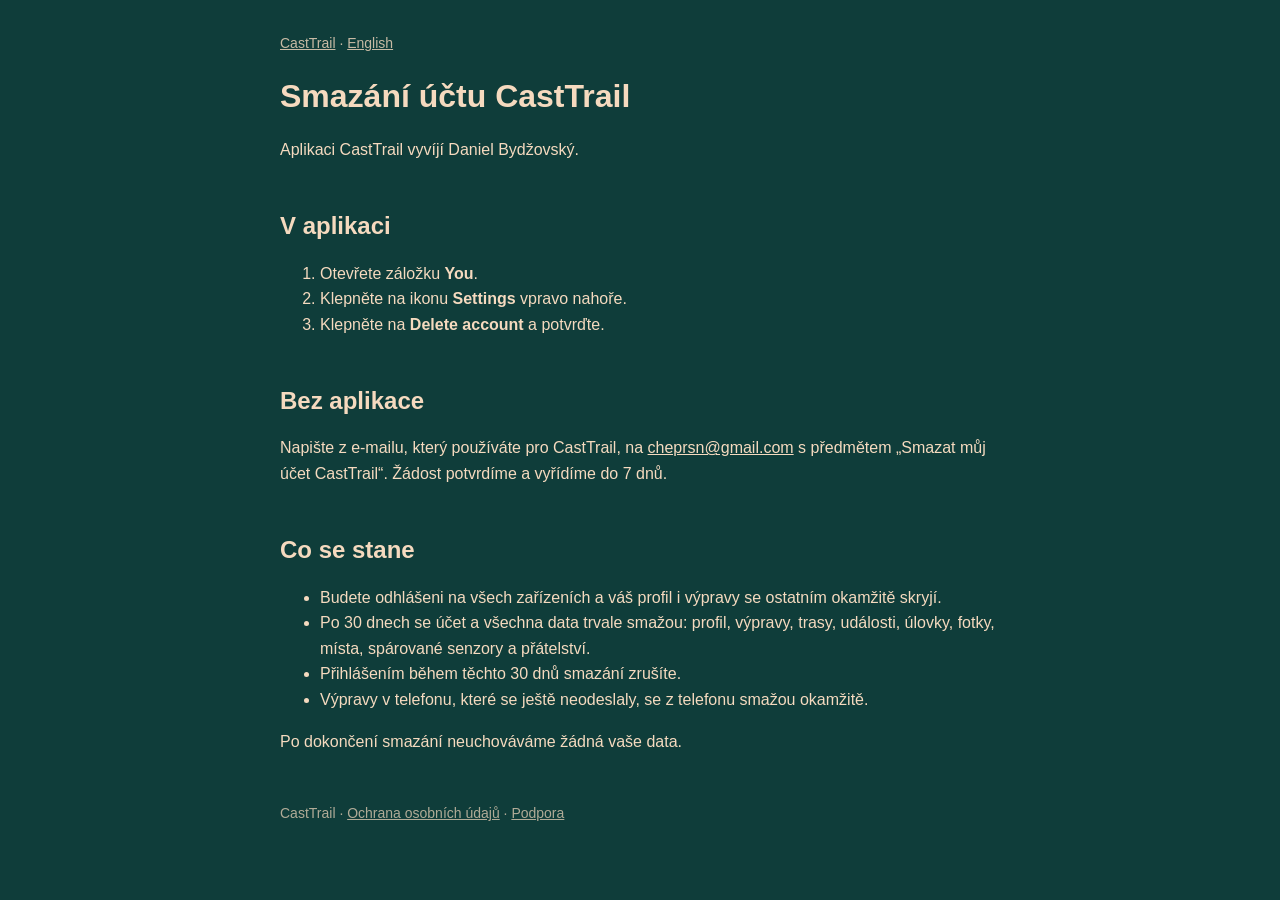
==== cs/delete-account.html @ e473ed1e "Publish CastTrail privacy policy, terms, support and account deletion pages Co-authored-by: Cursor <" ====
<!doctype html>
<html lang="cs">
<head>
  <meta charset="utf-8">
  <meta name="viewport" content="width=device-width, initial-scale=1">
  <title>CastTrail – Smazání účtu</title>
  <link rel="stylesheet" href="../style.css">
</head>
<body>
<main>
  <nav><a href="../index.html">CastTrail</a> · <a href="../en/delete-account.html">English</a></nav>
  <h1>Smazání účtu CastTrail</h1>
  <p>Aplikaci CastTrail vyvíjí Daniel Bydžovský.</p>

  <h2>V aplikaci</h2>
  <ol>
    <li>Otevřete záložku <strong>You</strong>.</li>
    <li>Klepněte na ikonu <strong>Settings</strong> vpravo nahoře.</li>
    <li>Klepněte na <strong>Delete account</strong> a potvrďte.</li>
  </ol>

  <h2>Bez aplikace</h2>
  <p>Napište z e-mailu, který používáte pro CastTrail, na
    <a href="mailto:cheprsn@gmail.com?subject=Smazat%20m%C5%AFj%20%C3%BA%C4%8Det%20CastTrail">cheprsn@gmail.com</a>
    s předmětem „Smazat můj účet CastTrail“. Žádost potvrdíme a vyřídíme do 7 dnů.</p>

  <h2>Co se stane</h2>
  <ul>
    <li>Budete odhlášeni na všech zařízeních a váš profil i výpravy se ostatním okamžitě skryjí.</li>
    <li>Po 30 dnech se účet a všechna data trvale smažou: profil, výpravy, trasy, události, úlovky,
      fotky, místa, spárované senzory a přátelství.</li>
    <li>Přihlášením během těchto 30 dnů smazání zrušíte.</li>
    <li>Výpravy v telefonu, které se ještě neodeslaly, se z telefonu smažou okamžitě.</li>
  </ul>
  <p>Po dokončení smazání neuchováváme žádná vaše data.</p>

  <footer>CastTrail · <a href="privacy.html">Ochrana osobních údajů</a> · <a href="support.html">Podpora</a></footer>
</main>
</body>
</html>
---- style.css ----
:root {
  --green: #0f3d3a;
  --cream: #f5dabf;
  --bordo: #6c151e;
}

body {
  margin: 0;
  background: var(--green);
  color: var(--cream);
  font: 16px/1.6 -apple-system, BlinkMacSystemFont, "Segoe UI", Roboto, sans-serif;
}

main {
  max-width: 720px;
  margin: 0 auto;
  padding: 32px 20px 64px;
}

a {
  color: var(--cream);
}

h1,
h2 {
  line-height: 1.25;
}

h2 {
  margin-top: 2em;
}

nav {
  font-size: 14px;
  opacity: 0.8;
}

.card {
  background: rgba(245, 218, 191, 0.08);
  border: 1px solid rgba(245, 218, 191, 0.2);
  border-radius: 12px;
  padding: 4px 20px;
}

footer {
  margin-top: 48px;
  font-size: 14px;
  opacity: 0.7;
}
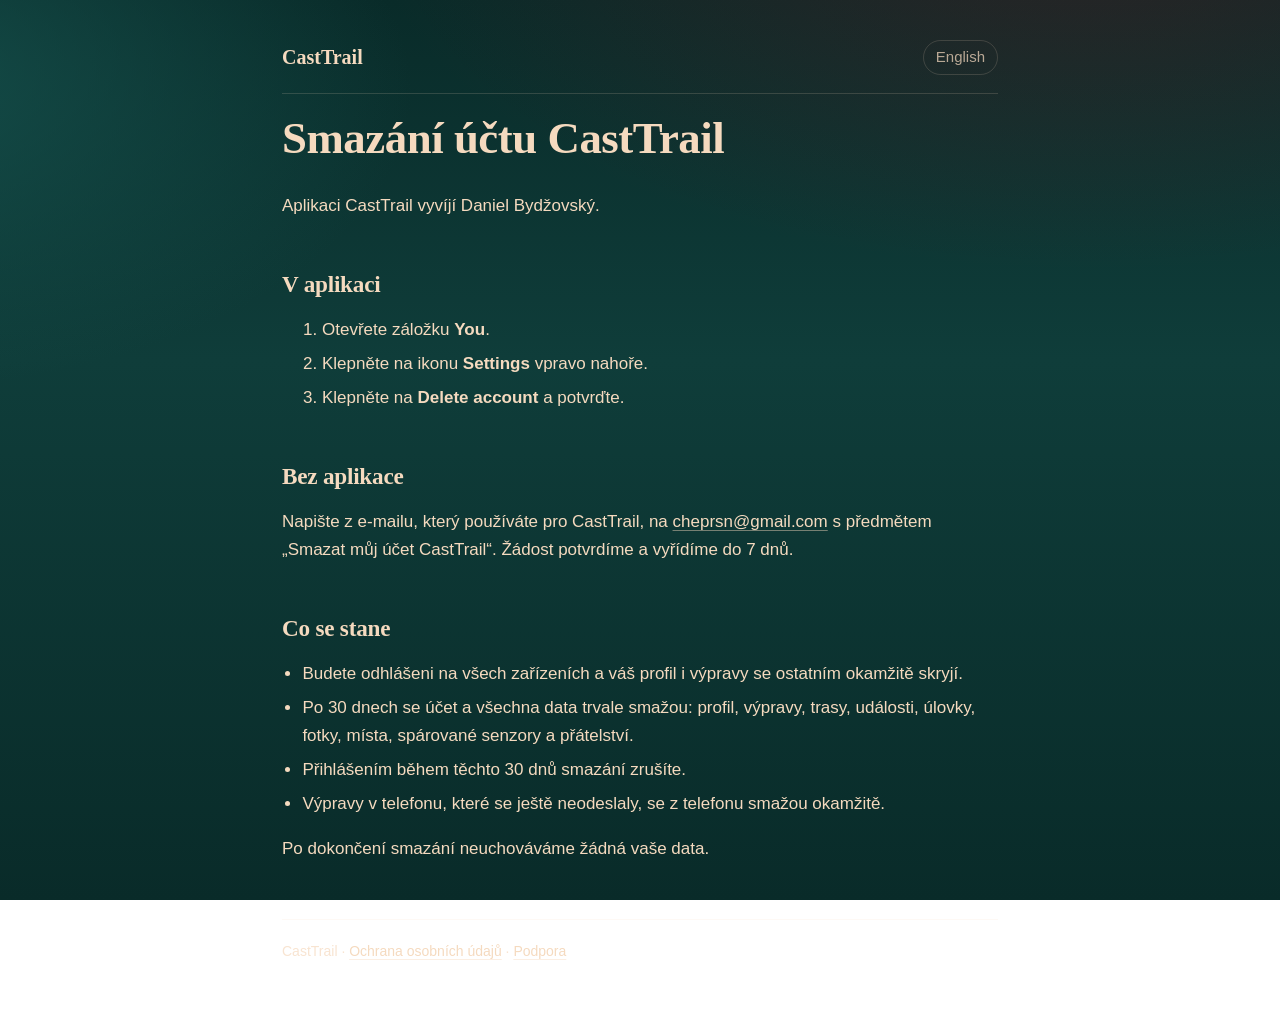
==== commit 4c277123: "Add English and Czech landing pages and refresh the site design Gives the store listings a proper ma" ====
--- a/cs/delete-account.html
+++ b/cs/delete-account.html
@@ -4,11 +4,12 @@
   <meta charset="utf-8">
   <meta name="viewport" content="width=device-width, initial-scale=1">
   <title>CastTrail – Smazání účtu</title>
+  <link rel="icon" href="../assets/favicon.png">
   <link rel="stylesheet" href="../style.css">
 </head>
 <body>
 <main>
-  <nav><a href="../index.html">CastTrail</a> · <a href="../en/delete-account.html">English</a></nav>
+  <nav><a href="./">CastTrail</a><a href="../en/delete-account.html">English</a></nav>
   <h1>Smazání účtu CastTrail</h1>
   <p>Aplikaci CastTrail vyvíjí Daniel Bydžovský.</p>
 
--- a/style.css
+++ b/style.css
@@ -1,49 +1,521 @@
 :root {
   --green: #0f3d3a;
+  --green-deep: #092b29;
+  --green-soft: #15504c;
   --cream: #f5dabf;
+  --cream-dim: rgba(245, 218, 191, 0.72);
+  --line: rgba(245, 218, 191, 0.16);
   --bordo: #6c151e;
+  --bordo-bright: #8a1f2a;
+  --radius: 18px;
+  --serif: ui-serif, "New York", "Iowan Old Style", Georgia, serif;
+  --sans: -apple-system, BlinkMacSystemFont, "Segoe UI", Roboto, "Helvetica Neue", sans-serif;
+}
+
+* {
+  box-sizing: border-box;
+}
+
+html {
+  scroll-behavior: smooth;
 }
 
 body {
   margin: 0;
-  background: var(--green);
+  min-height: 100vh;
+  background:
+    radial-gradient(1200px 600px at 85% -10%, rgba(108, 21, 30, 0.35), transparent 60%),
+    radial-gradient(900px 500px at -10% 10%, rgba(21, 80, 76, 0.9), transparent 60%),
+    linear-gradient(180deg, var(--green-deep), var(--green) 40%, var(--green-deep));
+  background-attachment: fixed;
   color: var(--cream);
-  font: 16px/1.6 -apple-system, BlinkMacSystemFont, "Segoe UI", Roboto, sans-serif;
-}
-
-main {
-  max-width: 720px;
-  margin: 0 auto;
-  padding: 32px 20px 64px;
+  font: 17px/1.65 var(--sans);
+  -webkit-font-smoothing: antialiased;
 }
 
 a {
   color: var(--cream);
+  text-decoration-color: rgba(245, 218, 191, 0.45);
+  text-underline-offset: 3px;
+  transition: text-decoration-color 0.2s, opacity 0.2s;
+}
+
+a:hover {
+  text-decoration-color: var(--cream);
 }
 
 h1,
+h2,
+h3 {
+  font-family: var(--serif);
+  font-weight: 600;
+  line-height: 1.2;
+  letter-spacing: -0.01em;
+}
+
+h1 {
+  font-size: clamp(2rem, 5vw, 2.8rem);
+  margin: 0.4em 0 0.6em;
+}
+
 h2 {
-  line-height: 1.25;
-}
-
-h2 {
-  margin-top: 2em;
+  font-size: 1.45rem;
+  margin: 2.2em 0 0.6em;
+}
+
+ul {
+  padding-left: 1.2em;
+}
+
+li + li {
+  margin-top: 0.35em;
+}
+
+main {
+  max-width: 760px;
+  margin: 0 auto;
+  padding: 40px 22px 72px;
 }
 
 nav {
+  display: flex;
+  align-items: center;
+  justify-content: space-between;
+  gap: 16px;
+  padding-bottom: 18px;
+  border-bottom: 1px solid var(--line);
+  font-size: 15px;
+}
+
+nav a:first-child {
+  font-family: var(--serif);
+  font-size: 20px;
+  font-weight: 600;
+  text-decoration: none;
+}
+
+nav a:last-child {
+  padding: 4px 12px;
+  border: 1px solid var(--line);
+  border-radius: 999px;
+  text-decoration: none;
+  color: var(--cream-dim);
+}
+
+nav a:last-child:hover {
+  color: var(--cream);
+  border-color: var(--cream-dim);
+}
+
+.card {
+  background: rgba(245, 218, 191, 0.06);
+  border: 1px solid var(--line);
+  border-radius: var(--radius);
+  padding: 6px 24px;
+  backdrop-filter: blur(6px);
+}
+
+footer {
+  margin-top: 56px;
+  padding-top: 20px;
+  border-top: 1px solid var(--line);
   font-size: 14px;
-  opacity: 0.8;
-}
-
-.card {
+  color: var(--cream-dim);
+}
+
+.landing main {
+  max-width: 1080px;
+  padding-top: 24px;
+}
+
+.topbar {
+  display: flex;
+  align-items: center;
+  justify-content: space-between;
+  padding: 12px 0;
+}
+
+.brand {
+  display: flex;
+  align-items: center;
+  gap: 12px;
+  font-family: var(--serif);
+  font-size: 22px;
+  font-weight: 600;
+  text-decoration: none;
+}
+
+.brand img {
+  width: 40px;
+  height: 40px;
+  border-radius: 10px;
+}
+
+.lang {
+  padding: 6px 14px;
+  border: 1px solid var(--line);
+  border-radius: 999px;
+  font-size: 14px;
+  text-decoration: none;
+  color: var(--cream-dim);
+}
+
+.lang:hover {
+  color: var(--cream);
+  border-color: var(--cream-dim);
+}
+
+.hero {
+  display: grid;
+  grid-template-columns: 1.2fr 0.8fr;
+  align-items: center;
+  gap: 48px;
+  padding: 72px 0 56px;
+}
+
+.badge {
+  display: inline-block;
+  padding: 5px 14px;
+  border-radius: 999px;
+  background: rgba(108, 21, 30, 0.55);
+  border: 1px solid rgba(245, 218, 191, 0.25);
+  font-size: 13px;
+  font-weight: 600;
+  letter-spacing: 0.08em;
+  text-transform: uppercase;
+}
+
+.hero h1 {
+  font-size: clamp(2.4rem, 6vw, 4rem);
+  line-height: 1.05;
+  margin: 22px 0 20px;
+}
+
+.hero h1 em {
+  font-style: italic;
+  color: #f9c9a0;
+}
+
+.lead {
+  max-width: 34em;
+  font-size: 1.15rem;
+  color: var(--cream-dim);
+}
+
+.actions {
+  display: flex;
+  flex-wrap: wrap;
+  gap: 12px;
+  margin-top: 32px;
+}
+
+.button {
+  display: inline-flex;
+  align-items: center;
+  padding: 13px 24px;
+  border-radius: 999px;
+  font-weight: 600;
+  text-decoration: none;
+  transition: transform 0.15s, background 0.2s, border-color 0.2s;
+}
+
+.button:hover {
+  transform: translateY(-1px);
+}
+
+.button.primary {
+  background: var(--bordo);
+  box-shadow: 0 10px 30px rgba(108, 21, 30, 0.45);
+}
+
+.button.primary:hover {
+  background: var(--bordo-bright);
+}
+
+.button.ghost {
+  border: 1px solid var(--line);
+}
+
+.button.ghost:hover {
+  border-color: var(--cream-dim);
+}
+
+.hero-art {
+  position: relative;
+  display: grid;
+  place-items: center;
+  aspect-ratio: 1;
+}
+
+.hero-art::before {
+  content: "";
+  position: absolute;
+  inset: 6%;
+  border-radius: 50%;
+  border: 1px dashed rgba(245, 218, 191, 0.25);
+  animation: spin 60s linear infinite;
+}
+
+.hero-art::after {
+  content: "";
+  position: absolute;
+  inset: 20%;
+  border-radius: 50%;
+  background: radial-gradient(circle, rgba(245, 218, 191, 0.18), transparent 70%);
+}
+
+.hero-art img {
+  position: relative;
+  z-index: 1;
+  width: 58%;
+  border-radius: 28%;
+  box-shadow: 0 30px 80px rgba(0, 0, 0, 0.45), 0 0 0 1px rgba(245, 218, 191, 0.15);
+  animation: float 6s ease-in-out infinite;
+}
+
+@keyframes spin {
+  to {
+    transform: rotate(360deg);
+  }
+}
+
+@keyframes float {
+  50% {
+    transform: translateY(-10px);
+  }
+}
+
+.section {
+  padding: 56px 0;
+}
+
+.section > h2 {
+  margin-top: 0;
+  font-size: clamp(1.7rem, 3.5vw, 2.3rem);
+}
+
+.section > p {
+  max-width: 40em;
+  color: var(--cream-dim);
+}
+
+.features {
+  display: grid;
+  grid-template-columns: repeat(3, 1fr);
+  gap: 18px;
+  margin-top: 32px;
+}
+
+.feature {
+  padding: 26px;
+  background: rgba(245, 218, 191, 0.05);
+  border: 1px solid var(--line);
+  border-radius: var(--radius);
+  transition: transform 0.2s, border-color 0.2s, background 0.2s;
+}
+
+.feature:hover {
+  transform: translateY(-3px);
+  border-color: rgba(245, 218, 191, 0.32);
   background: rgba(245, 218, 191, 0.08);
-  border: 1px solid rgba(245, 218, 191, 0.2);
-  border-radius: 12px;
-  padding: 4px 20px;
-}
-
-footer {
-  margin-top: 48px;
+}
+
+.feature svg {
+  width: 30px;
+  height: 30px;
+  stroke: #f9c9a0;
+}
+
+.feature h3 {
+  margin: 14px 0 6px;
+  font-size: 1.2rem;
+}
+
+.feature p {
+  margin: 0;
+  font-size: 15.5px;
+  color: var(--cream-dim);
+}
+
+.steps {
+  display: grid;
+  grid-template-columns: repeat(3, 1fr);
+  gap: 18px;
+  margin: 32px 0 0;
+  padding: 0;
+  list-style: none;
+  counter-reset: step;
+}
+
+.steps li {
+  position: relative;
+  margin: 0;
+  padding: 28px 24px 24px;
+  border-top: 2px solid var(--bordo-bright);
+  background: linear-gradient(180deg, rgba(108, 21, 30, 0.22), transparent);
+  border-radius: 0 0 var(--radius) var(--radius);
+  counter-increment: step;
+}
+
+.steps li::before {
+  content: counter(step, decimal-leading-zero);
+  display: block;
+  font-family: var(--serif);
+  font-size: 2rem;
+  font-weight: 600;
+  color: #f9c9a0;
+}
+
+.steps h3 {
+  margin: 6px 0;
+  font-size: 1.15rem;
+}
+
+.steps p {
+  margin: 0;
+  font-size: 15.5px;
+  color: var(--cream-dim);
+}
+
+.privacy {
+  display: grid;
+  grid-template-columns: 1fr 1fr;
+  gap: 40px;
+  align-items: center;
+  padding: 44px;
+  border: 1px solid var(--line);
+  border-radius: 28px;
+  background: linear-gradient(135deg, rgba(21, 80, 76, 0.7), rgba(9, 43, 41, 0.7));
+}
+
+.privacy h2 {
+  margin: 0 0 12px;
+  font-size: clamp(1.6rem, 3vw, 2.1rem);
+}
+
+.privacy p {
+  margin: 0;
+  color: var(--cream-dim);
+}
+
+.checks {
+  margin: 0;
+  padding: 0;
+  list-style: none;
+}
+
+.checks li {
+  display: flex;
+  gap: 12px;
+  align-items: flex-start;
+}
+
+.checks li + li {
+  margin-top: 14px;
+}
+
+.checks li::before {
+  content: "✓";
+  flex: none;
+  display: grid;
+  place-items: center;
+  width: 24px;
+  height: 24px;
+  margin-top: 2px;
+  border-radius: 50%;
+  background: var(--bordo);
+  font-size: 13px;
+  font-weight: 700;
+}
+
+.cta {
+  text-align: center;
+  padding: 80px 0 40px;
+}
+
+.cta h2 {
+  margin: 0 0 12px;
+  font-size: clamp(1.8rem, 4vw, 2.6rem);
+}
+
+.cta p {
+  max-width: 32em;
+  margin: 0 auto;
+  color: var(--cream-dim);
+}
+
+.cta .actions {
+  justify-content: center;
+}
+
+.site-footer {
+  display: flex;
+  flex-wrap: wrap;
+  justify-content: space-between;
+  gap: 16px;
+}
+
+.site-footer nav {
+  display: flex;
+  flex-wrap: wrap;
+  gap: 18px;
+  padding: 0;
+  border: 0;
   font-size: 14px;
-  opacity: 0.7;
-}
+}
+
+.site-footer nav a {
+  padding: 0;
+  border: 0;
+  font: inherit;
+  color: var(--cream-dim);
+  text-decoration: none;
+}
+
+.site-footer nav a:hover {
+  color: var(--cream);
+}
+
+@media (max-width: 860px) {
+  .hero,
+  .privacy {
+    grid-template-columns: 1fr;
+  }
+
+  .hero {
+    padding-top: 40px;
+    text-align: center;
+  }
+
+  .hero .lead {
+    margin: 0 auto;
+  }
+
+  .hero .actions {
+    justify-content: center;
+  }
+
+  .hero-art {
+    max-width: 320px;
+    margin: 0 auto;
+    grid-row: 1;
+  }
+
+  .features,
+  .steps {
+    grid-template-columns: 1fr;
+  }
+
+  .privacy {
+    padding: 28px;
+  }
+}
+
+@media (prefers-reduced-motion: reduce) {
+  *,
+  *::before,
+  *::after {
+    animation: none !important;
+    transition: none !important;
+  }
+}
